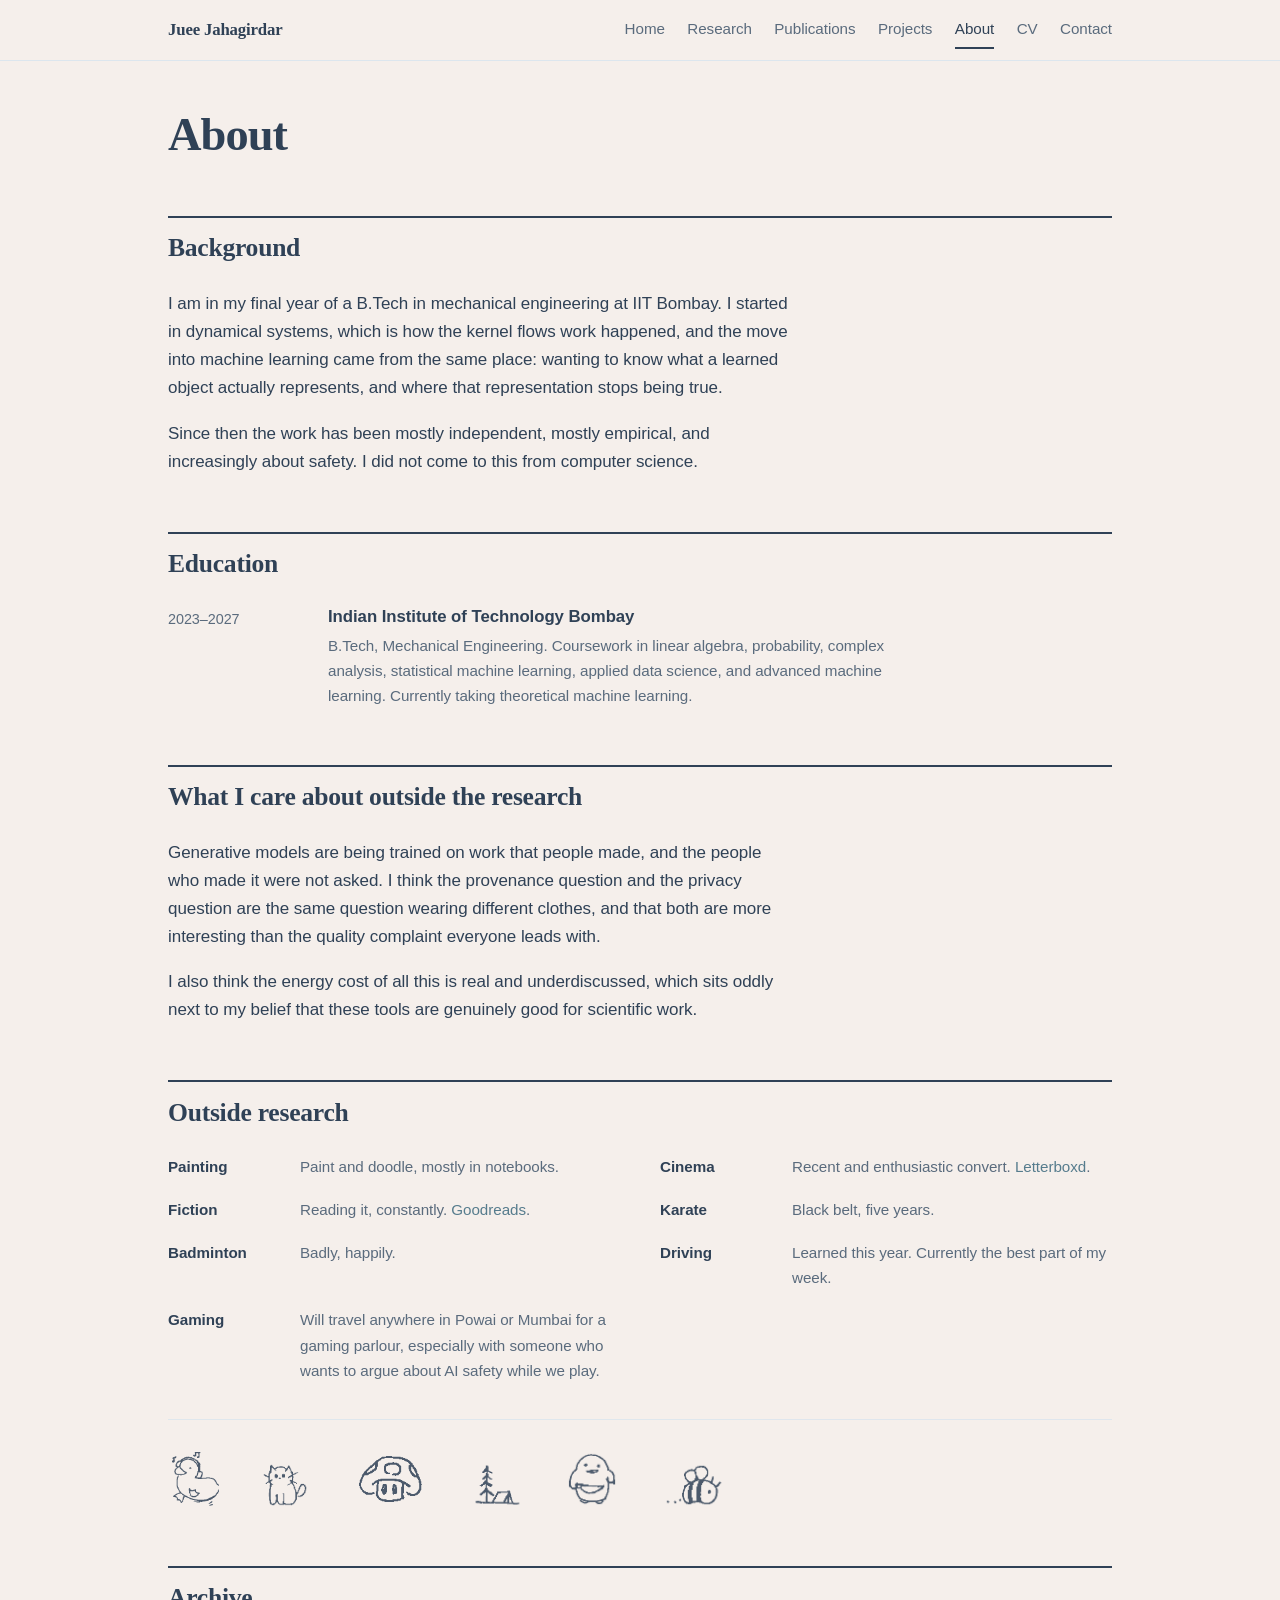
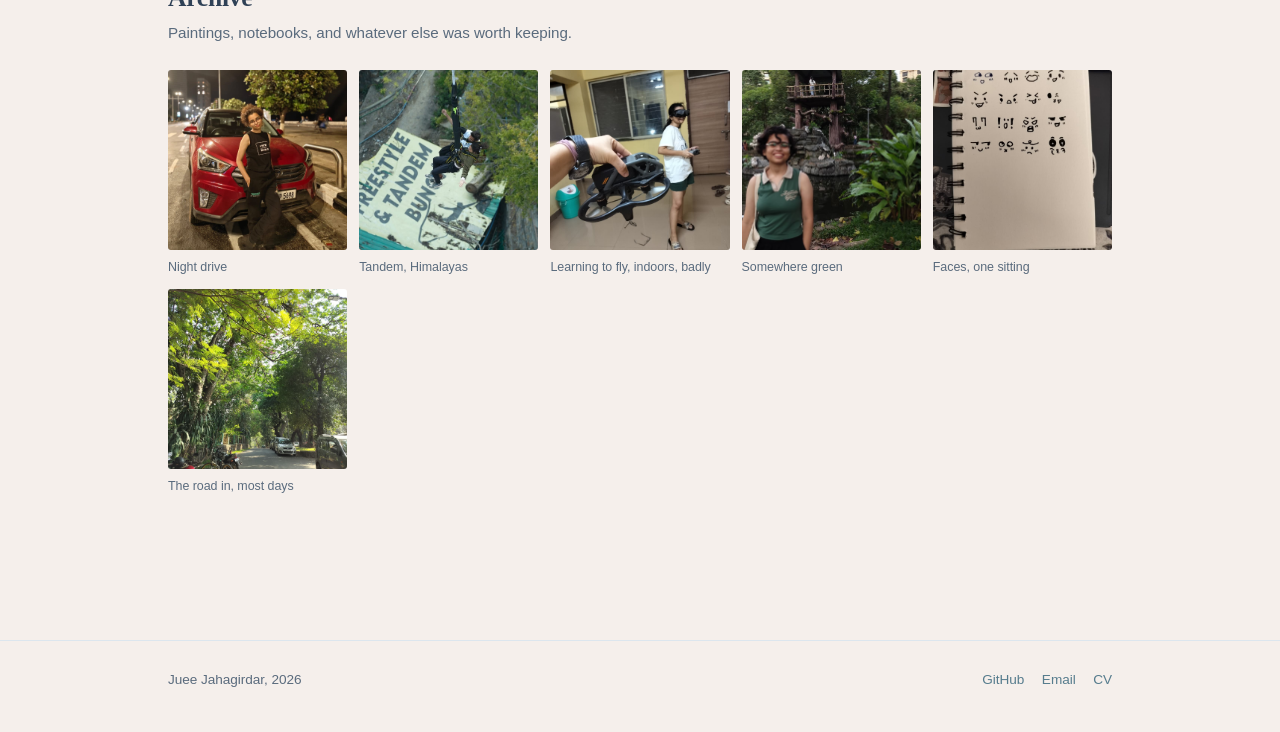
==== about.html @ 8c915ff9 "Initial Commit" ====
<!DOCTYPE html>
<html lang="en">
<head>
<meta charset="utf-8">
<meta name="viewport" content="width=device-width, initial-scale=1">
<title>About — Juee Jahagirdar</title>
<meta name="description" content="About Juee Jahagirdar: mechanical engineering at IIT Bombay, the move into AI safety research, and what happens outside it.">
<link rel="icon" href="assets/favicon.svg" type="image/svg+xml">
<link rel="stylesheet" href="styles.css">
</head>
<body>

<a class="skip" href="#main">Skip to content</a>

<header class="masthead">
  <div class="masthead-inner">
    <a class="wordmark" href="index.html">Juee Jahagirdar</a>
    <button class="nav-toggle" type="button" aria-expanded="false" aria-controls="nav">Menu</button>
    <nav class="nav" id="nav" aria-label="Main">
      <a href="index.html">Home</a>
      <a href="research.html">Research</a>
      <a href="publications.html">Publications</a>
      <a href="projects.html">Projects</a>
      <a href="about.html">About</a>
      <a href="cv/Juee_Jahagirdar_CV.pdf">CV</a>
      <a href="contact.html">Contact</a>
    </nav>
  </div>
</header>

<main id="main">
  <div class="page" style="padding-top:3rem;">

    <h1>About</h1>

    <section>
      <div class="section-head">
        <h2>Background</h2>
      </div>
      <p>I am in my final year of a B.Tech in mechanical engineering at IIT Bombay. I started in dynamical systems, which is how the kernel flows work happened, and the move into machine learning came from the same place: wanting to know what a learned object actually represents, and where that representation stops being true.</p>
      <p>Since then the work has been mostly independent, mostly empirical, and increasingly about safety. I did not come to this from computer science.</p>

    </section>

    <section>
      <div class="section-head">
        <h2>Education</h2>
      </div>
      <ul class="cv-list">
        <li class="cv-item">
          <div class="when">2023&ndash;2027</div>
          <div class="what">
            <h3>Indian Institute of Technology Bombay</h3>
            <p>B.Tech, Mechanical Engineering. Coursework in linear algebra, probability, complex analysis, statistical machine learning, applied data science, and advanced machine learning. Currently taking theoretical machine learning.</p>
          </div>
        </li>
      </ul>
    </section>

    <section>
      <div class="section-head">
        <h2>What I care about outside the research</h2>
      </div>
      <p>Generative models are being trained on work that people made, and the people who made it were not asked. I think the provenance question and the privacy question are the same question wearing different clothes, and that both are more interesting than the quality complaint everyone leads with.</p>
      <p>I also think the energy cost of all this is real and underdiscussed, which sits oddly next to my belief that these tools are genuinely good for scientific work.</p>

    </section>

    <section>
      <div class="section-head">
        <h2>Outside research</h2>
      </div>
      <dl class="interests">
        <div class="interest">
          <dt>Painting</dt>
          <dd>Paint and doodle, mostly in notebooks.</dd>
        </div>
        <div class="interest">
          <dt>Cinema</dt>
          <dd>Recent and enthusiastic convert. <a href="https://boxd.it/khsjl">Letterboxd</a>.</dd>
        </div>
        <div class="interest">
          <dt>Fiction</dt>
          <dd>Reading it, constantly. <a href="https://www.goodreads.com/user/show/199021080-reader">Goodreads</a>.</dd>
        </div>
        <div class="interest">
          <dt>Karate</dt>
          <dd>Black belt, five years.</dd>
        </div>
        <div class="interest">
          <dt>Badminton</dt>
          <dd>Badly, happily.</dd>
        </div>
        <div class="interest">
          <dt>Driving</dt>
          <dd>Learned this year. Currently the best part of my week.</dd>
        </div>
        <div class="interest">
          <dt>Gaming</dt>
          <dd>Will travel anywhere in Powai or Mumbai for a gaming parlour, especially with someone who wants to argue about AI safety while we play.</dd>
        </div>
      </dl>

      <div class="doodle-scatter" aria-hidden="true">
        <img class="doodle" src="assets/doodles/duck-headphones.png" alt="">
        <img class="doodle" src="assets/doodles/cat.png" alt="">
        <img class="doodle" src="assets/doodles/mushroom.png" alt="">
        <img class="doodle" src="assets/doodles/camping.png" alt="">
        <img class="doodle" src="assets/doodles/penguin.png" alt="">
        <img class="doodle" src="assets/doodles/bee.png" alt="">
      </div>

    </section>

    <section>
      <div class="section-head">
        <h2>Archive</h2>
        <p>Paintings, notebooks, and whatever else was worth keeping.</p>
      </div>

      <div class="archive">
        <figure>
          <img src="assets/archive/01.jpg" alt="A red car parked on a city street at night">
          <figcaption>Night drive</figcaption>
        </figure>
        <figure>
          <img src="assets/archive/02.jpg" alt="Mid-air on a tandem bungee jump">
          <figcaption>Tandem, Himalayas</figcaption>
        </figure>
        <figure>
          <img src="assets/archive/03.jpg" alt="Flying a drone wearing FPV goggles indoors">
          <figcaption>Learning to fly, indoors, badly</figcaption>
        </figure>
        <figure>
          <img src="assets/archive/04.jpg" alt="Standing by a pond in a green park">
          <figcaption>Somewhere green</figcaption>
        </figure>
        <figure>
          <img src="assets/archive/05.jpg" alt="A sketchbook page of small ink faces">
          <figcaption>Faces, one sitting</figcaption>
        </figure>
        <figure>
          <img src="assets/archive/06.jpg" alt="A tree-lined campus road">
          <figcaption>The road in, most days</figcaption>
        </figure>
      </div>

    </section>

  </div>
</main>

<footer class="sitefoot">
  <div class="sitefoot-inner">
    <span>Juee Jahagirdar, 2026</span>
    <nav aria-label="Footer">
      <a href="https://github.com/juee-j">GitHub</a>
      <a href="mailto:jueejahagirdar@gmail.com">Email</a>
      <a href="cv/Juee_Jahagirdar_CV.pdf">CV</a>
    </nav>
  </div>
</footer>

<script src="script.js"></script>
</body>
</html>
---- styles.css ----
/* ==========================================================================
   Juee Jahagirdar — personal site
   Plain CSS. No build step. Edit freely.

   Palette
   navy   #2F4156  primary text, rules, strong marks
   teal   #567C8D  links, secondary text, accents
   beige  #F5EFEB  page background
   sky    #C8D9E6  hairlines, chips, quiet fills
   white  #FFFFFF  content surfaces
   ========================================================================== */

:root {
  --navy: #2F4156;
  --teal: #567C8D;
  --beige: #F5EFEB;
  --sky: #C8D9E6;
  --white: #FFFFFF;

  --ink: var(--navy);
  --ink-soft: #5A6B7D;
  --rule: #DCE6EE;

  --sans: -apple-system, BlinkMacSystemFont, "SF Pro Text", "SF Pro Display",
          "Helvetica Neue", Helvetica, Arial, sans-serif;
  --serif: ui-serif, "New York", "Iowan Old Style", "Palatino Linotype",
           Palatino, Georgia, serif;
  --mono: ui-monospace, "SF Mono", SFMono-Regular, "Cascadia Code", Consolas, monospace;

  --measure: 66ch;
  --page: 1040px;
  --gutter: clamp(20px, 5vw, 48px);
}

/* --------------------------------------------------------------- reset -- */

*, *::before, *::after { box-sizing: border-box; }

html { -webkit-text-size-adjust: 100%; scroll-behavior: smooth; }

@media (prefers-reduced-motion: reduce) {
  html { scroll-behavior: auto; }
  *, *::before, *::after {
    animation-duration: 0.01ms !important;
    transition-duration: 0.01ms !important;
  }
}

body {
  margin: 0;
  background: var(--beige);
  color: var(--ink);
  font-family: var(--sans);
  font-size: 17px;
  line-height: 1.65;
  letter-spacing: -0.003em;
  -webkit-font-smoothing: antialiased;
}

img { max-width: 100%; display: block; }

a { color: var(--teal); text-decoration: none; }
a:hover { color: var(--navy); text-decoration: underline; text-underline-offset: 3px; }

:focus-visible {
  outline: 2px solid var(--navy);
  outline-offset: 3px;
  border-radius: 2px;
}

.skip {
  position: absolute; left: -9999px;
  background: var(--navy); color: var(--white);
  padding: 10px 16px; border-radius: 6px; z-index: 100;
}
.skip:focus { left: 16px; top: 16px; }

/* ----------------------------------------------------------- typography -- */

h1, h2, h3 { font-family: var(--serif); font-weight: 600; color: var(--navy); }

h1 {
  font-size: clamp(2rem, 5vw, 2.9rem);
  line-height: 1.1;
  letter-spacing: -0.02em;
  margin: 0 0 .5rem;
}

h2 {
  font-size: clamp(1.3rem, 2.6vw, 1.6rem);
  line-height: 1.25;
  letter-spacing: -0.01em;
  margin: 0 0 1rem;
}

h3 {
  font-family: var(--sans);
  font-size: 1.05rem;
  font-weight: 600;
  line-height: 1.35;
  margin: 0 0 .35rem;
}

p { margin: 0 0 1.1rem; max-width: var(--measure); }
p:last-child { margin-bottom: 0; }

.lead {
  font-family: var(--serif);
  font-size: clamp(1.15rem, 2.4vw, 1.4rem);
  line-height: 1.45;
  letter-spacing: -0.005em;
  color: var(--navy);
  max-width: 42ch;
}

.quiet { color: var(--ink-soft); }
.small { font-size: .9rem; line-height: 1.55; }

/* --------------------------------------------------------------- layout -- */

.page {
  max-width: var(--page);
  margin: 0 auto;
  padding: 0 var(--gutter);
}

main { padding-bottom: 5rem; }

section { margin-top: 3.5rem; }
section:first-child { margin-top: 0; }

/* A section heading sits on a navy rule. The rule is the only ornament
   the site uses for structure, so it stays consistent everywhere. */
.section-head {
  border-top: 2px solid var(--navy);
  padding-top: .9rem;
  margin-bottom: 1.6rem;
}
.section-head h2 { margin-bottom: 0; }
.section-head p { margin: .35rem 0 0; color: var(--ink-soft); font-size: .95rem; }

/* ----------------------------------------------------------------- nav -- */

.masthead {
  background: var(--beige);
  border-bottom: 1px solid var(--rule);
  position: sticky; top: 0; z-index: 50;
}

.masthead-inner {
  max-width: var(--page);
  margin: 0 auto;
  padding: 0 var(--gutter);
  display: flex;
  align-items: center;
  justify-content: space-between;
  gap: 1rem;
  min-height: 60px;
}

.wordmark {
  font-family: var(--serif);
  font-size: 1.05rem;
  font-weight: 600;
  color: var(--navy);
  letter-spacing: -0.01em;
  white-space: nowrap;
}
.wordmark:hover { text-decoration: none; color: var(--teal); }

.nav { display: flex; gap: 1.4rem; align-items: center; }

.nav a {
  font-size: .95rem;
  color: var(--ink-soft);
  padding: .35rem 0;
  border-bottom: 2px solid transparent;
}
.nav a:hover { color: var(--navy); text-decoration: none; border-bottom-color: var(--sky); }
.nav a[aria-current="page"] { color: var(--navy); border-bottom-color: var(--navy); }

.nav-toggle {
  display: none;
  background: none; border: 1px solid var(--rule); border-radius: 7px;
  padding: .45rem .7rem; font: inherit; font-size: .9rem;
  color: var(--navy); cursor: pointer;
}

@media (max-width: 760px) {
  .nav-toggle { display: block; }
  .nav {
    display: none;
    position: absolute; left: 0; right: 0; top: 100%;
    flex-direction: column; align-items: flex-start; gap: 0;
    background: var(--beige);
    border-bottom: 1px solid var(--rule);
    padding: .5rem var(--gutter) 1rem;
  }
  .nav.open { display: flex; }
  .nav a { width: 100%; padding: .65rem 0; border-bottom: 1px solid var(--rule); }
  .nav a[aria-current="page"] { border-bottom-color: var(--navy); }
  .masthead-inner { position: relative; }
}

/* ---------------------------------------------------------------- hero -- */

.hero {
  display: grid;
  grid-template-columns: 200px 1fr;
  gap: clamp(1.75rem, 5vw, 3.5rem);
  align-items: start;
  padding: clamp(2.5rem, 7vw, 4.5rem) 0 0;
}

.hero-portrait { position: sticky; top: 90px; }

.hero-portrait img {
  width: 100%;
  aspect-ratio: 4 / 5;
  object-fit: cover;
  border-radius: 3px;
  background: var(--sky);
}

.hero-portrait .caption {
  margin-top: .6rem;
  font-size: .8rem;
  color: var(--ink-soft);
  line-height: 1.4;
}

.hero-affil {
  margin: 0 0 1.75rem;
  color: var(--teal);
  font-size: 1rem;
}
.hero-affil span { color: var(--ink-soft); }

.hero-body { max-width: var(--measure); margin-top: 1.5rem; }
.hero-body p { font-size: 1rem; }

@media (max-width: 760px) {
  .hero { grid-template-columns: 1fr; padding-top: 2rem; }
  .hero-portrait { position: static; max-width: 160px; }
}

/* --------------------------------------------------------------- links -- */

.linkrow {
  display: flex; flex-wrap: wrap; gap: .5rem;
  margin: 1.5rem 0 0; padding: 0; list-style: none;
}

.linkrow a {
  display: inline-block;
  padding: .4rem .85rem;
  border: 1px solid var(--sky);
  border-radius: 999px;
  background: var(--white);
  font-size: .9rem;
  color: var(--teal);
}
.linkrow a:hover {
  text-decoration: none;
  border-color: var(--teal);
  color: var(--navy);
}

/* ------------------------------------------------------- research areas -- */

.areas { display: grid; gap: 1.5rem; }

@media (min-width: 700px) {
  .areas { grid-template-columns: 1fr 1fr; gap: 1.5rem 3rem; }
}

.area { border-top: 1px solid var(--rule); padding-top: 1rem; }
.area h3 { color: var(--navy); }
.area p { font-size: .95rem; color: var(--ink-soft); margin: 0; max-width: 46ch; }

/* -------------------------------------------------------------- entries -- */

/* One shared "entry" shape for projects and publications: title, keywords,
   a single line of substance, then links. Flat white on beige, hairline only. */

.entries { display: grid; gap: 1.25rem; }

.entry {
  background: var(--white);
  border: 1px solid var(--rule);
  border-left: 3px solid var(--sky);
  border-radius: 4px;
  padding: 1.35rem 1.5rem;
}
.entry:hover { border-left-color: var(--teal); }

.entry h3 { font-size: 1.1rem; margin-bottom: .5rem; }
.entry h3 a { color: var(--navy); }

.entry > p { font-size: .97rem; margin: .65rem 0 0; max-width: 72ch; }

.keywords {
  display: flex; flex-wrap: wrap; gap: .4rem;
  list-style: none; margin: 0; padding: 0;
}
.keywords li {
  font-size: .78rem;
  color: var(--teal);
  background: var(--beige);
  border: 1px solid var(--sky);
  border-radius: 3px;
  padding: .15rem .5rem;
  letter-spacing: 0;
}

.entry-meta {
  display: flex; flex-wrap: wrap; gap: .4rem 1.1rem;
  align-items: baseline;
  margin-top: .9rem;
  font-size: .85rem;
  color: var(--ink-soft);
}
.entry-meta a { font-size: .85rem; }

.result {
  margin-top: .8rem;
  padding: .65rem .9rem;
  background: var(--beige);
  border-radius: 4px;
  font-family: var(--mono);
  font-size: .82rem;
  line-height: 1.5;
  color: var(--navy);
  max-width: 72ch;
}

/* ---------------------------------------------------------- publication -- */

.pub {
  background: var(--white);
  border: 1px solid var(--rule);
  border-radius: 4px;
  padding: clamp(1.5rem, 4vw, 2.25rem);
}
.pub .title {
  font-family: var(--serif);
  font-size: clamp(1.2rem, 2.6vw, 1.45rem);
  line-height: 1.3;
  color: var(--navy);
  margin: 0 0 .75rem;
  max-width: 40ch;
}
.pub .authors { font-size: .95rem; margin: 0 0 .25rem; }
.pub .authors strong { color: var(--navy); }
.pub .venue { font-size: .95rem; color: var(--ink-soft); margin: 0 0 1.25rem; }

/* ------------------------------------------------------------ education -- */

.cv-list { list-style: none; margin: 0; padding: 0; display: grid; gap: 1.5rem; }

.cv-item { display: grid; grid-template-columns: 8.5rem 1fr; gap: 1.5rem; }
.cv-item .when { font-size: .9rem; color: var(--ink-soft); padding-top: .15rem; }
.cv-item .what h3 { margin-bottom: .15rem; }
.cv-item .what p { font-size: .95rem; color: var(--ink-soft); margin: .3rem 0 0; }

@media (max-width: 620px) {
  .cv-item { grid-template-columns: 1fr; gap: .25rem; }
}

/* --------------------------------------------------------------- interests -- */

.interests { display: grid; gap: 1.1rem 2.5rem; }
@media (min-width: 620px) { .interests { grid-template-columns: 1fr 1fr; } }

.interest { display: grid; grid-template-columns: 7.5rem 1fr; gap: .75rem; align-items: baseline; }
.interest dt { color: var(--navy); font-weight: 600; font-size: .95rem; }
.interest dd { margin: 0; font-size: .95rem; color: var(--ink-soft); }

/* --------------------------------------------------------------- archive -- */

.archive {
  display: grid;
  grid-template-columns: repeat(auto-fill, minmax(150px, 1fr));
  gap: .75rem;
}

.archive figure { margin: 0; }

.archive img {
  width: 100%;
  aspect-ratio: 1 / 1;
  object-fit: cover;
  border-radius: 3px;
  background: var(--sky);
  transition: filter .25s ease;
}
.archive figure:hover img { filter: saturate(1.08) brightness(1.02); }

.archive figcaption {
  margin-top: .45rem;
  font-size: .78rem;
  color: var(--ink-soft);
}

/* --------------------------------------------------------------- contact -- */

.contact-email {
  font-family: var(--serif);
  font-size: clamp(1.2rem, 3.5vw, 1.75rem);
  color: var(--navy);
  word-break: break-word;
}
.contact-email:hover { color: var(--teal); }

/* ---------------------------------------------------------------- notes -- */

/* Yellow-ish editing marker. Delete the .todo blocks once you've written
   your own copy, and this rule can go too. */
.todo {
  border-left: 3px solid #C8A96A;
  background: #FBF6EC;
  padding: .85rem 1.1rem;
  border-radius: 0 4px 4px 0;
  font-size: .9rem;
  color: #6B5A38;
  margin: 1.25rem 0;
  max-width: var(--measure);
}
.todo strong { color: #4F4328; }

/* --------------------------------------------------------------- footer -- */

.sitefoot {
  border-top: 1px solid var(--rule);
  padding: 1.75rem 0 2.5rem;
  margin-top: 4rem;
}
.sitefoot-inner {
  max-width: var(--page); margin: 0 auto; padding: 0 var(--gutter);
  display: flex; flex-wrap: wrap; justify-content: space-between; gap: 1rem;
  font-size: .85rem; color: var(--ink-soft);
}
.sitefoot nav { display: flex; flex-wrap: wrap; gap: 1.1rem; }

/* ------------------------------------------------------------------ 404 -- */

.notfound { padding: clamp(4rem, 14vw, 9rem) 0; }

/* --------------------------------------------------------------- doodles -- */

/* Juee's own sketchbook drawings, cut out of a photo and recoloured navy.
   Used sparingly and on purpose: this is a research site, and the drawings
   are strongest when they turn up in the quiet corners rather than behind
   the text. All of them are decorative, so they are hidden from screen
   readers and ignore the mouse. */

.doodle {
  pointer-events: none;
  user-select: none;
  display: block;
}

/* A loose scatter beside the interests list. These are real content:
   "I draw" is a claim, and these are the evidence. */
.doodle-scatter {
  display: flex;
  flex-wrap: wrap;
  align-items: flex-end;
  gap: clamp(1rem, 4vw, 2.5rem);
  margin-top: 2.25rem;
  padding-top: 1.75rem;
  border-top: 1px solid var(--rule);
  opacity: .85;
}
.doodle-scatter img { height: 62px; width: auto; }
.doodle-scatter img:nth-child(even) { height: 50px; }


/* 404: one drawing, large, doing the emotional work the text does not. */
.notfound-doodle {
  height: 120px; width: auto;
  margin-bottom: 1.75rem;
  opacity: .9;
}

/* Contact: sits next to the email address. */
.contact-doodle { height: 54px; width: auto; opacity: .8; margin-bottom: .75rem; }

/* Work in progress: a dashed left edge instead of the solid one, so an
   unfinished project is visibly unfinished without needing a label. */
.entry-wip { border-left-style: dashed; border-left-color: var(--teal); }
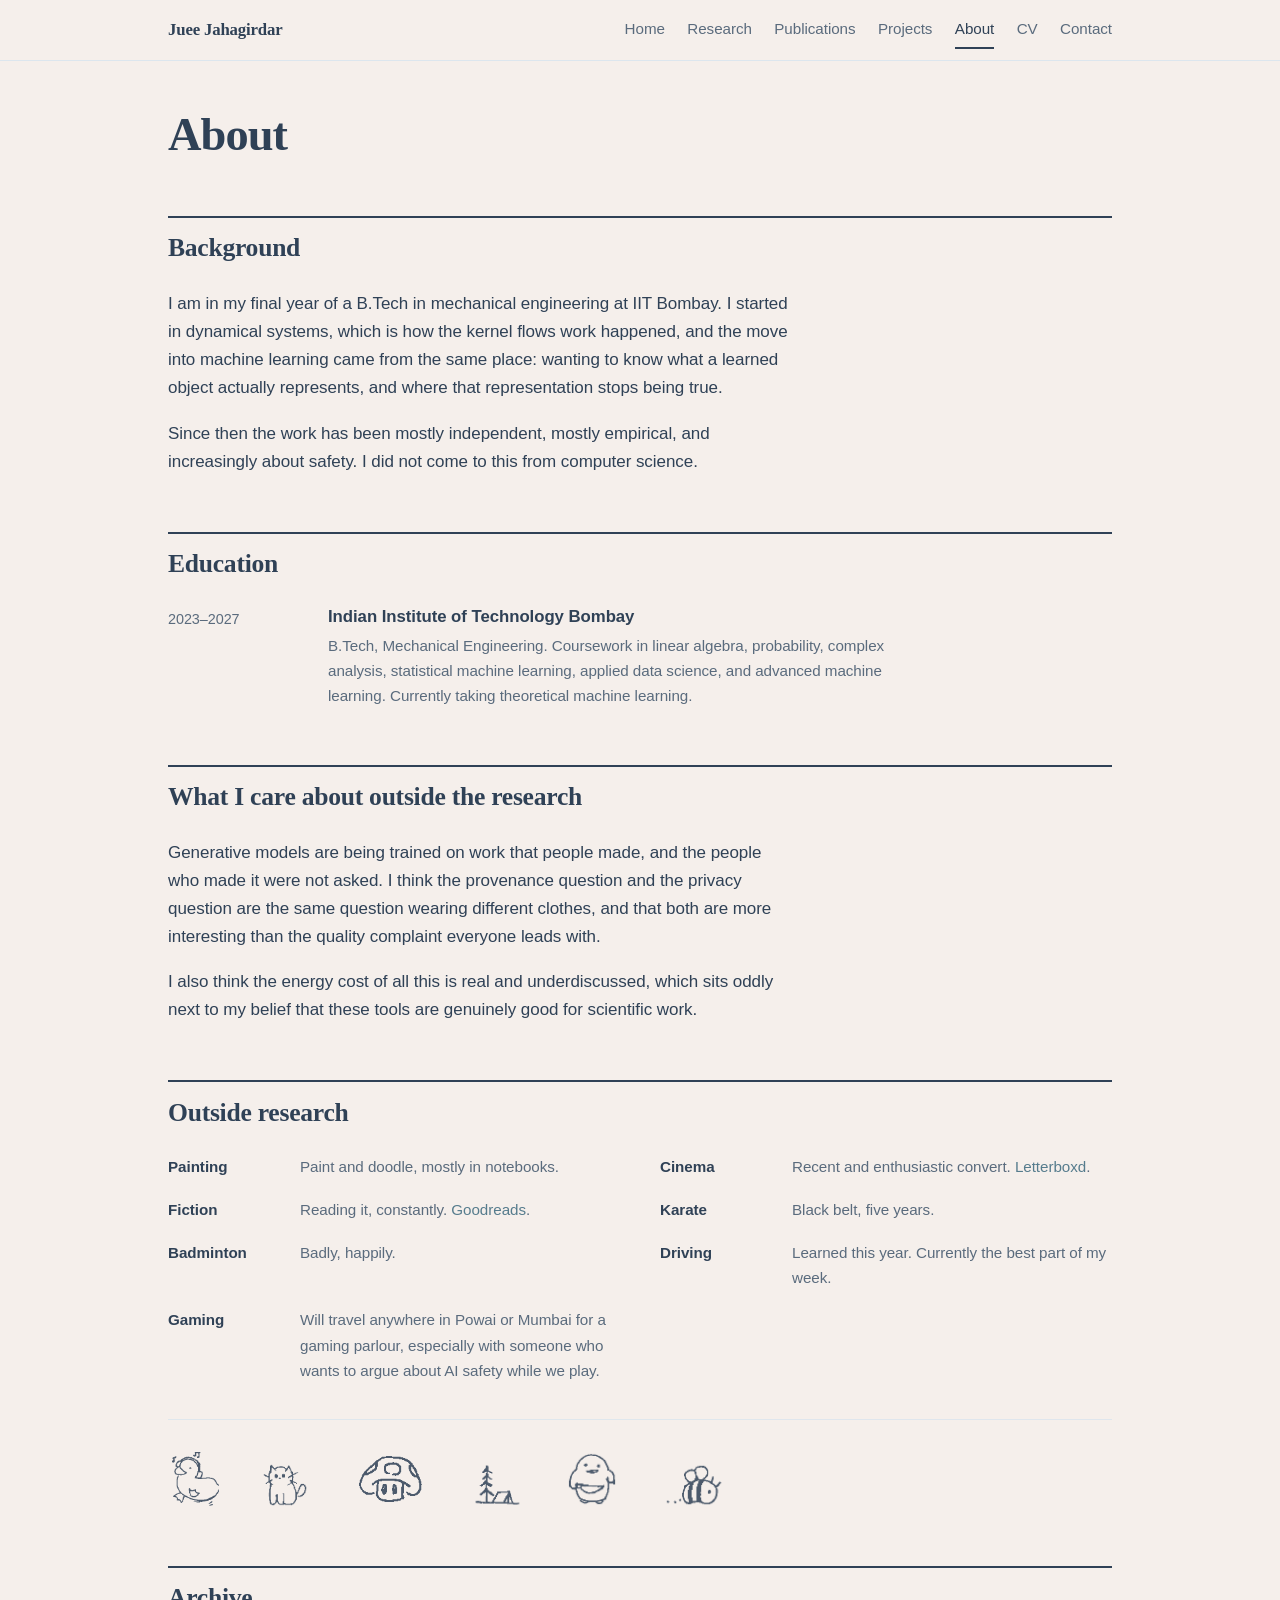
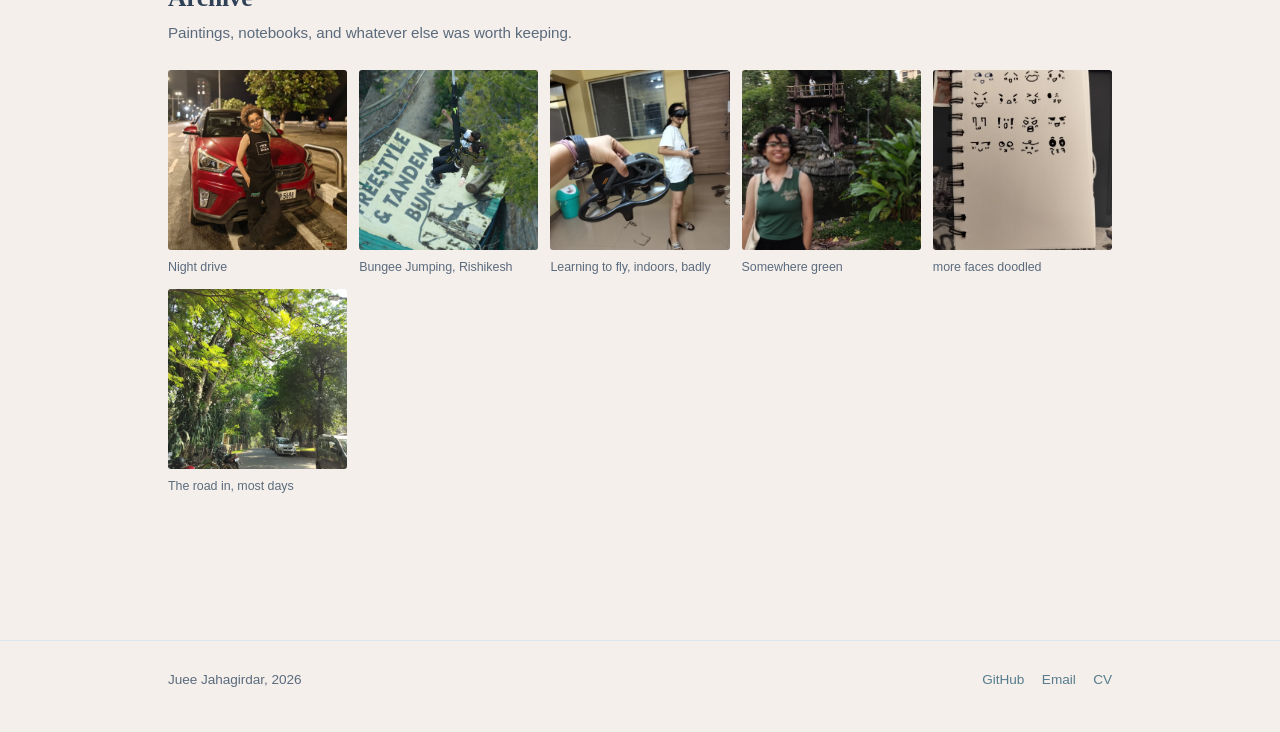
==== commit d61072cc: "Update about.html" ====
--- a/about.html
+++ b/about.html
@@ -125,7 +125,7 @@
         </figure>
         <figure>
           <img src="assets/archive/02.jpg" alt="Mid-air on a tandem bungee jump">
-          <figcaption>Tandem, Himalayas</figcaption>
+          <figcaption>Bungee Jumping, Rishikesh</figcaption>
         </figure>
         <figure>
           <img src="assets/archive/03.jpg" alt="Flying a drone wearing FPV goggles indoors">
@@ -137,7 +137,7 @@
         </figure>
         <figure>
           <img src="assets/archive/05.jpg" alt="A sketchbook page of small ink faces">
-          <figcaption>Faces, one sitting</figcaption>
+          <figcaption>more faces doodled</figcaption>
         </figure>
         <figure>
           <img src="assets/archive/06.jpg" alt="A tree-lined campus road">
